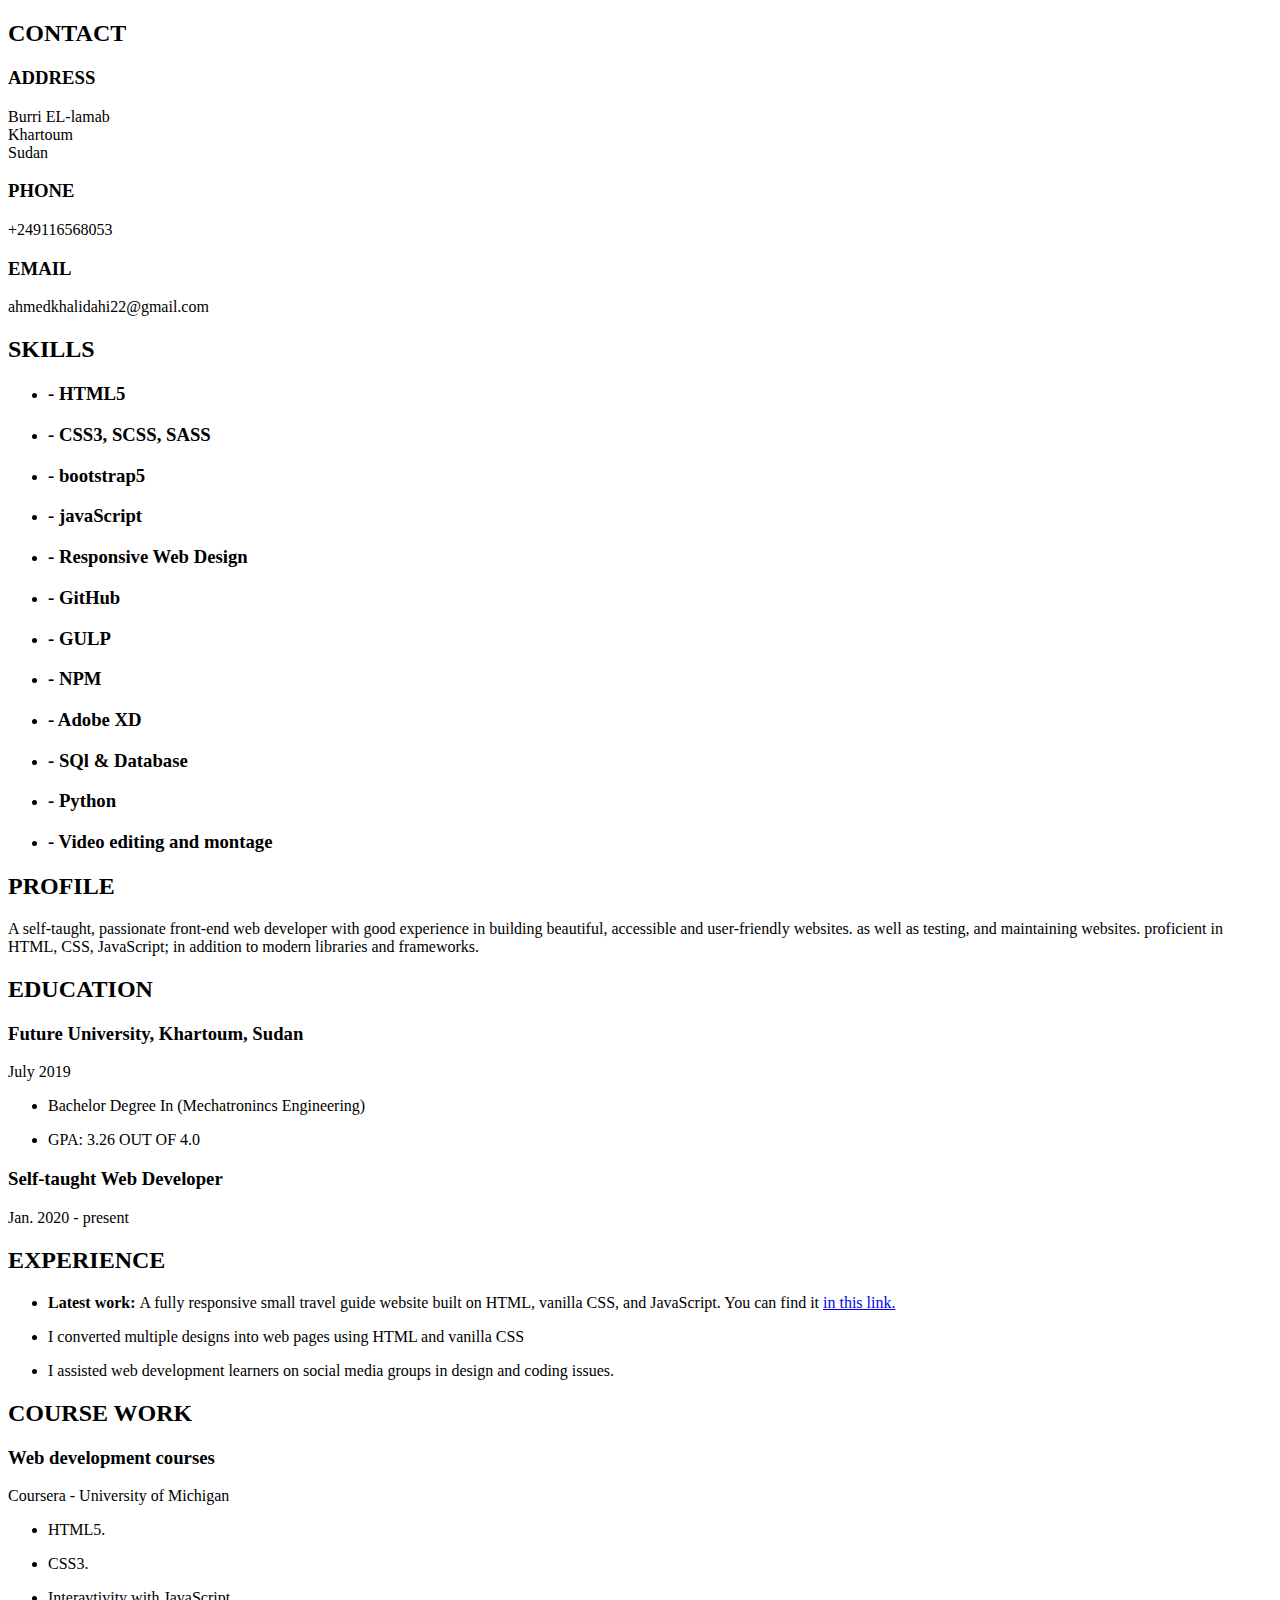
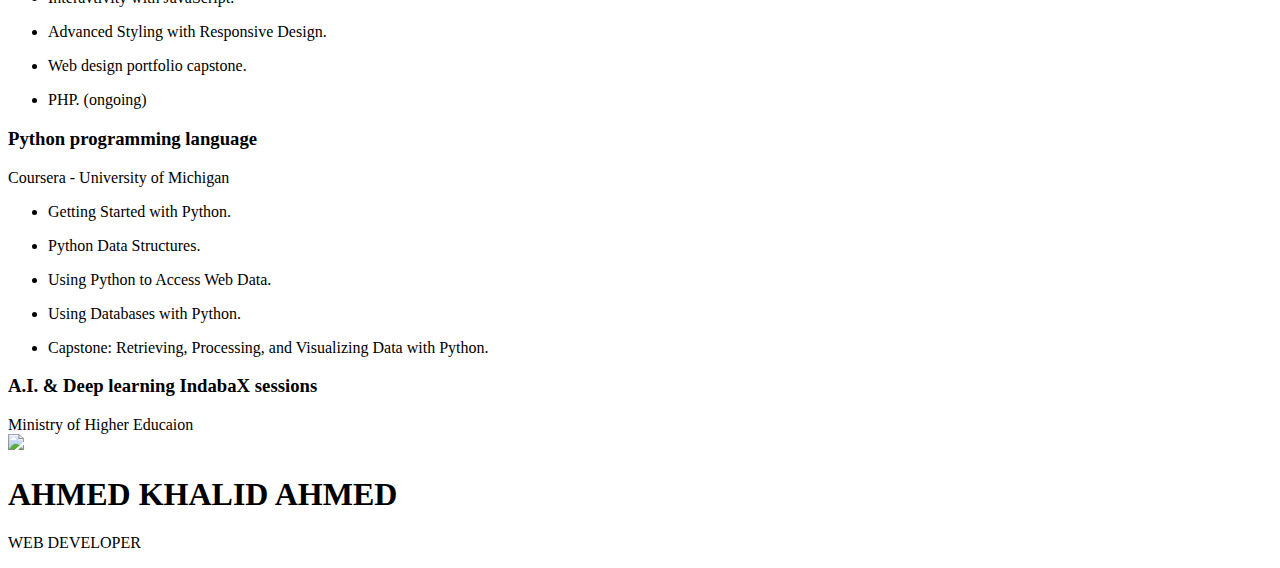
==== index.html @ c8865f07 "Add files via upload" ====
<!DOCTYPE html>
<html lang="en">
<HEAD>
<link rel="stylesheet" type="text/css" href="css/resume.css">
  <meta name="viewport" content="width=device-width, initial-scale=1.0">
<TITLE>resume</TITLE>
</HEAD>

<body>

<div class="grid">
	<div class="cell c1">
		<div class="details">
			<h2>CONTACT</h2>
			<div class="det address">
				<h3>ADDRESS</h3>
				<p>Burri EL-lamab<br>Khartoum<br>Sudan</p>
			</div>
			<div class="det phone">
				<h3>PHONE</h3>
				<p>+249116568053</p>
			</div>
			<div class="det email"> 
				<h3>EMAIL</h3>
				<p>ahmedkhalidahi22@gmail.com</p>			
			</div>
		</div>


		<div class="skills">
			<h2>SKILLS</h2>

			<ul class="ul1">
				<li class="skls s1" >
					<h3>- HTML5</h3>
				</li >
				<li class="skls s2">
					<h3>- CSS3, SCSS, SASS</h3>
				</li>
				<li class="skls s2">
					<h3>- bootstrap5</h3>
				</li>
				<li class="skls s3">
					<h3>- javaScript</h3>
				</li>
				<li class="skls s3">
					<h3>- Responsive Web Design</h3>
				</li>
				<li class="skls s3">
					<h3>- GitHub</h3>
				</li>							
				<li class="skls s3">
					<h3>- GULP</h3>
				</li>
				<li class="skls s3">
					<h3>- NPM</h3>
				</li>
				<li class="skls s3">
					<h3>- Adobe XD</h3>
				</li>
				<li class="skls s3">
					<h3>- SQl & Database</h3>
				</li>	
				<li class="skls s3">
					<h3>- Python</h3>
				</li>
				<li class="skls s3">
					<h3>- Video editing and <span class="mont">montage</span></h3>
				</li>

			</ul>
		</div>

</div>

	<div class="cell c2">
		<section class="sec prof">
			<h2> PROFILE</h2>
			<p>A self-taught, passionate front-end web developer with good experience in building beautiful, accessible and user-friendly websites. as well as testing, and maintaining websites. proficient in HTML, CSS, JavaScript; in addition to modern libraries and frameworks.</p>

		</section>


		<section class="sec ed">
			<h2>EDUCATION</h2>
			<h3>Future University, Khartoum, Sudan </h3> 
			<span class="sp">July 2019</span>
			<ul class="ed-ul">
				<li>
					<p>Bachelor Degree In (Mechatronincs Engineering)</p>
				</li>
				<li>
					<p>GPA: 3.26 OUT OF 4.0</p>
				</li>
			</ul>
			<h3 class="second-h3">Self-taught Web Developer </h3> 
			<span class="sp">Jan. 2020 - present</span>
		</section>

		<section class="sec ex">
			<h2>EXPERIENCE</h2> 
			<ul>

				<li>
					<p class="web"> <b>Latest work: </b> A fully responsive small travel guide website built on HTML, vanilla CSS, and JavaScript. You can find it <a href="https://ahmedkhalidahi22.github.io/your-journey/index.html">in this link.</a></p>
				</li>
				<li>
					<p> I converted multiple designs into web pages using HTML and vanilla CSS</p>
				</li>
				<li>
					<p> I assisted web development learners on social media groups in design and coding issues.</p>
				</li>
			</ul>
		</section>

		<section class="sec cw">
			<h2>COURSE WORK</h2>
			<h3>Web development courses</h3>
			<span class="sp long">Coursera - University of Michigan</span> 
			<ul class="cw-ul">
				<li>
					<p>HTML5.</p>
				</li>
				<li>
					<p>CSS3.</p>
				</li>
				<li>
					<p>Interavtivity with JavaScript.</p>
				</li>
				<li>
					<p>Advanced Styling with Responsive Design.</p>
				</li>
				<li>
					<p>Web design portfolio capstone.</p>
				</li>
				<li>
					<p>PHP. (ongoing)</p>
				</li>			
			</ul>
			<h3>Python programming language</h3> 
			<span class="sp long" >Coursera - University of Michigan</span>
			<ul class="cw-ul">
				<li>
					<p>Getting Started with Python.</p>
				</li>
				<li>
					<p>Python Data Structures.</p>
				</li>
				<li>
					<p>Using Python to Access Web Data.</p>
				</li>
				<li>
					<p>Using Databases with Python.</p>
				</li>
				<li>
					<p>Capstone: Retrieving, Processing, and Visualizing Data with Python.</p>
				</li>			
			</ul>
			<h3>A.I. & Deep learning IndabaX sessions </h3> 
			<span class="sp long" >Ministry of Higher Educaion</span>
			
		</section>


	</div>

</div>

<div class="header">
	<img src="images/me2.jpg">
	<div class="title">
		<h1>AHMED KHALID AHMED</h1>
		<p>WEB DEVELOPER</p>
	</div>	

</div>

</body>
</html>
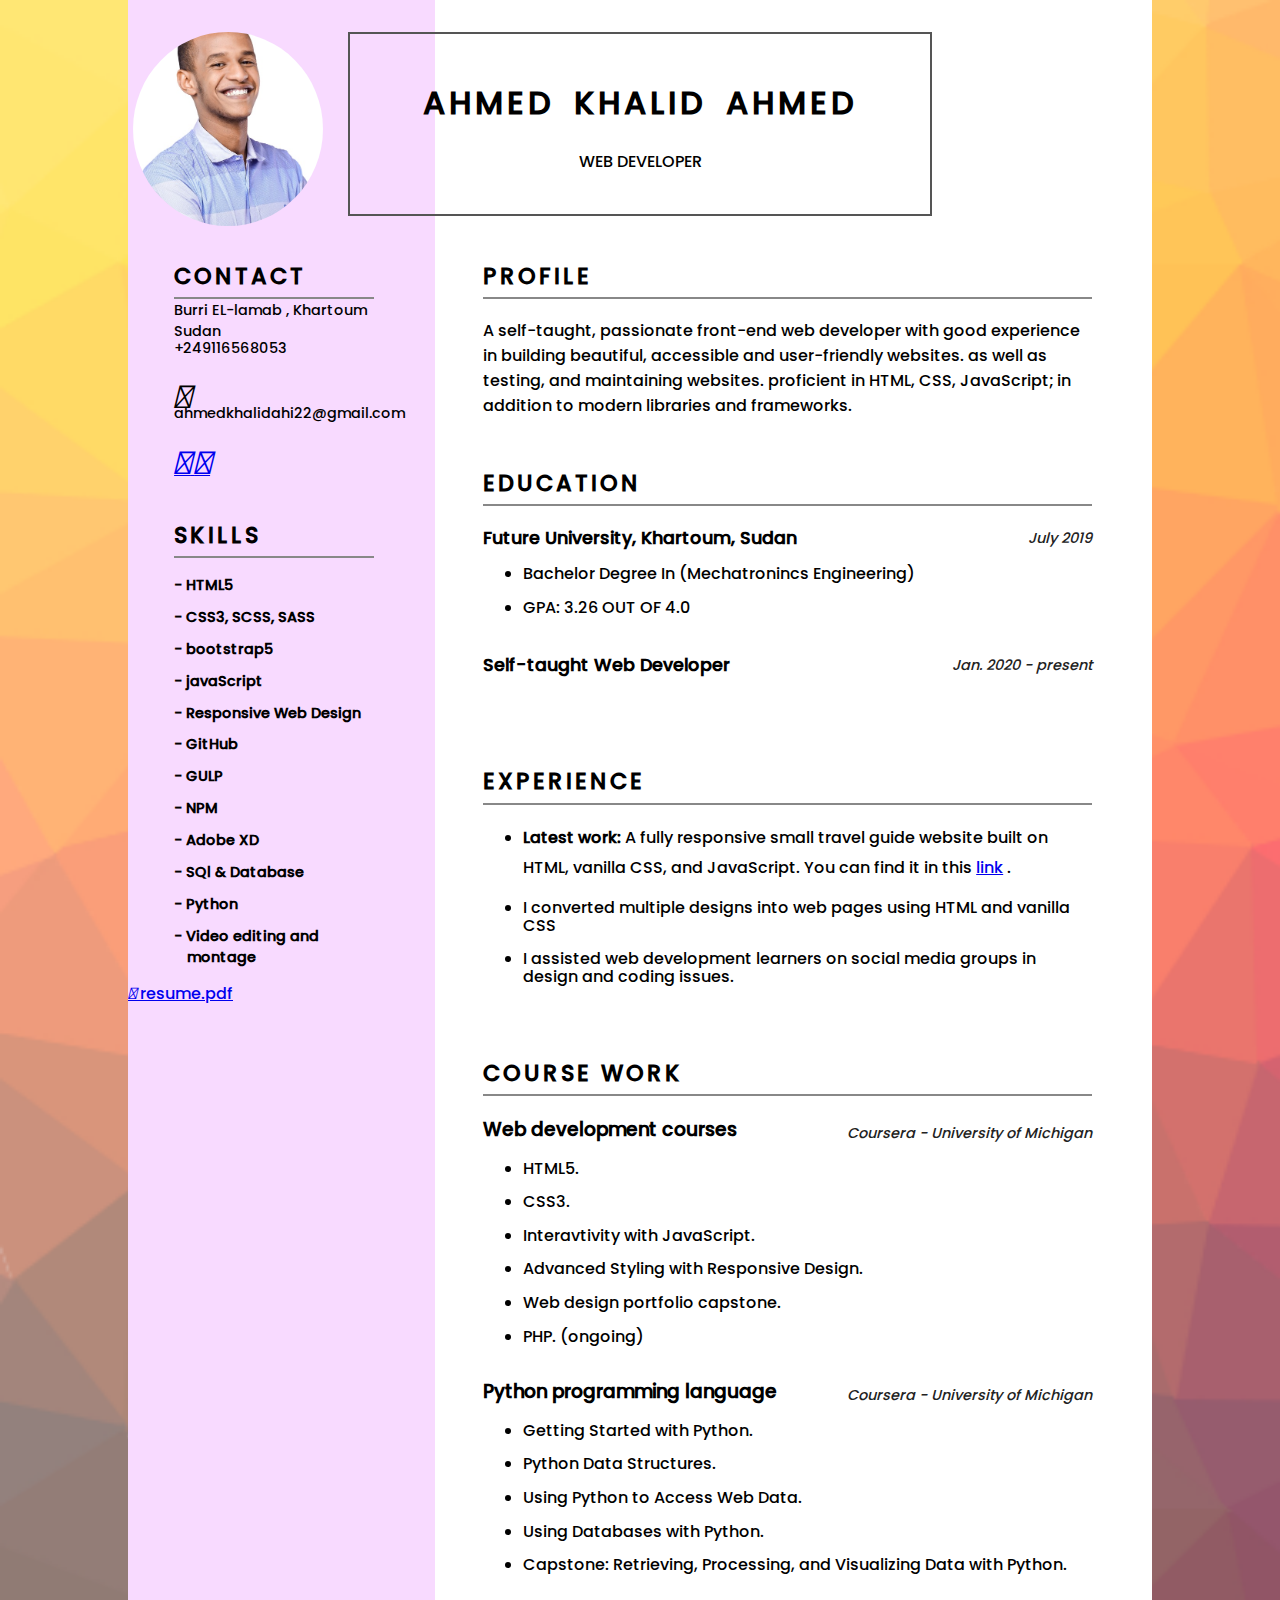
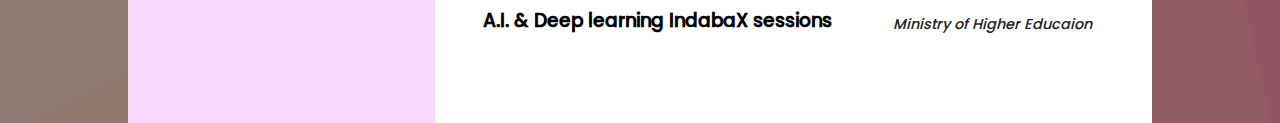
==== commit 8bfdf2b1: "Update index.html" ====
--- a/index.html
+++ b/index.html
@@ -3,6 +3,8 @@
 <HEAD>
 <link rel="stylesheet" type="text/css" href="css/resume.css">
   <meta name="viewport" content="width=device-width, initial-scale=1.0">
+  <link rel="stylesheet" href="https://cdnjs.cloudflare.com/ajax/libs/font-awesome/4.7.0/css/font-awesome.min.css">
+  <link rel="stylesheet" href="css/fontawesome/css/all.css">
 <TITLE>resume</TITLE>
 </HEAD>
 
@@ -13,17 +15,24 @@
 		<div class="details">
 			<h2>CONTACT</h2>
 			<div class="det address">
-				<h3>ADDRESS</h3>
-				<p>Burri EL-lamab<br>Khartoum<br>Sudan</p>
+				<i class="fas fa-map-marker-alt fa-2x"></i>
+				<p>  Burri EL-lamab , Khartoum <span class="sudan"> Sudan </span>  </p>
 			</div>
 			<div class="det phone">
-				<h3>PHONE</h3>
-				<p>+249116568053</p>
+				<i class="fas fa-phone-alt fa-2x"></i>
+				<p>  +249116568053</p>
 			</div>
 			<div class="det email"> 
-				<h3>EMAIL</h3>
-				<p>ahmedkhalidahi22@gmail.com</p>			
+				<i class="fas fa-envelope fa-2x"></i> 
+				<p> ahmedkhalidahi22@gmail.com</p>			
 			</div>
+
+			<span class="socials">
+				<a class="github"  href="https://github.com/ahmedkhalidahi22"><i class="fab fa-github fa-2x"></i>
+				</a>
+				<a class="linkedin" href="https://www.linkedin.com/in/ahmed-khalid-ahmed-8a108a208/"><i class="fab fa-linkedin fa-2x"></i>
+				</a>
+			</span>
 		</div>
 
 
@@ -71,6 +80,11 @@
 			</ul>
 		</div>
 
+		<a class="resume" href="https://drive.google.com/file/d/18JMGtrKVuYNmjIjmgwEG0WFHKnhQyR8v/view?usp=sharing">
+			<i class="fas fa-download fa-x1"></i>
+			<span>resume.pdf</span>
+		</a>
+
 </div>
 
 	<div class="cell c2">
@@ -99,10 +113,10 @@
 
 		<section class="sec ex">
 			<h2>EXPERIENCE</h2> 
-			<ul>
+			<ul class="ex-ul">
 
 				<li>
-					<p class="web"> <b>Latest work: </b> A fully responsive small travel guide website built on HTML, vanilla CSS, and JavaScript. You can find it <a href="https://ahmedkhalidahi22.github.io/your-journey/index.html">in this link.</a></p>
+					<p class="web"> <b>Latest work: </b> A fully responsive small travel guide website built on HTML, vanilla CSS, and JavaScript. You can find it in this  <a class="link" href="https://ahmedkhalidahi22.github.io/your-journey/index.html"> link</a> .</p>
 				</li>
 				<li>
 					<p> I converted multiple designs into web pages using HTML and vanilla CSS</p>
--- a/css/resume.css
+++ b/css/resume.css
@@ -0,0 +1,689 @@
+@media only screen and (max-width: 1099px)
+{
+
+
+html{
+	font-family:poppins-M;
+	background-color: #e4e4e4;
+	background-image: url("../images/bg3.png");
+	background-size: cover;
+}
+
+@font-face {
+  font-family:poppins-M;
+  src: url(fonts/Poppins-Medium.ttf);
+}
+
+body{
+
+    margin: 0px 5% 0px 5%; 
+    background-color: #fff;
+    position: relative;
+
+}
+
+.header{
+	display: block;
+	width:  100%;
+	text-align: center;
+	padding-top: 2em;
+	position: absolute;
+	top:0;
+	z-index: 1;
+		background: #28648e;
+}
+img{
+	width:200px;
+	border-radius: 100%;
+}
+.title{
+	width:88%;
+	background: #28648e;
+	color: white;
+	margin: 0px auto;
+	padding: 1.5em 0.5em 1.5em 0.5em;
+	
+}
+h1{
+	letter-spacing: 4px;
+	word-spacing: 8px;
+	font-size: 1.4em;
+}
+.grid{
+	display: grid;
+	grid-template-rows: 0.5fr 1fr;
+}
+.c1{
+	display: inline-block;
+	width: 100%;
+	background-color:/*#f4f4f4*/ #e26dff40;
+	position: relative;
+	padding-top: 27em;
+	padding-bottom: 2em;
+
+}
+.details , .skills{
+width: 65%;
+margin:0px auto;
+margin-left: 3em;
+}
+.skills{
+	margin-top: 10%;
+}
+.details> h2 , .skills h2{
+	padding-bottom: 0.2em;
+	border-bottom: solid 2px #888; 
+	letter-spacing: 3px;
+	font-size: 1.4em;
+
+}
+.det> h3 , .skls> h3{
+	font-size: 1.05em;
+}
+.det> p , .skls> p{
+	margin-top: -18px;
+	font-size: 0.9em;
+}
+.skls> h3{
+font-size: 0.9em;	
+}
+.mont{
+display:block;
+margin-left:13px;
+margin-top: 3px;
+}
+ .ul1 {
+	margin: 0px;
+	padding-left: 0;
+	list-style-type: none;
+}
+.c2{
+display: inline-block;
+width: 75%;
+float: right;
+padding-top: 2em;
+clear: both;
+padding-left: 2em;
+
+}
+.c2 > section{
+	width: 100%;
+	margin-bottom: 3em;
+	padding-left: 1em;
+}
+section > h2 {
+	padding-bottom: 0em;
+	width: 88%;
+	letter-spacing: 3px;
+	font-size: 1.4em;
+	color: #28648e;
+	margin-bottom: 0px;
+
+}
+/* Experience SECTION  */
+
+ul> li {
+	line-height: 19px;
+}
+
+/* EDUCATION SECTION  */
+.ed >h3{
+	font-size: 0.97em;
+}
+.sp {
+	display: block;
+	font-style: italic;
+	font-size: 0.9em;
+	position: relative;
+	width:100%;
+	font-weight: 100;
+	color:#222;
+	text-align: left;
+	bottom: 15px;
+}
+.long{
+	bottom: 15px;
+	text-align: left;
+}
+ul{
+	line-height: 1.1em;
+}
+.ed-ul{
+	margin-top: -17px;
+}
+.second-h3{
+margin-top: 2em;
+}
+/* COURSE SECTION  */
+
+.cw{
+	margin-top: 70px;
+}
+.cw>h3{
+	font-size: 0.97em;
+}
+.cw-ul{
+	margin-top:-20px;
+	margin-bottom: 3em;
+}
+}
+
+
+
+
+
+
+
+@media only screen and (min-width: 1100px) and (max-width: 1202px)
+{
+
+
+html{
+	font-family:poppins-M;
+	background-color: #e4e4e4;
+	background-image: url("../images/bg3.png");
+	background-size: cover;
+}
+
+@font-face {
+  font-family:poppins-M;
+  src: url(fonts/Poppins-Medium.ttf);
+}
+
+body{
+
+    margin: 0px 10% 0px 10%; 
+    background-color: #fff;
+    position: relative;
+
+}
+
+.header{
+	display: block;
+	width:  100%;
+	text-align: center;
+	padding-top: 2em;
+	position: absolute;
+	top:0;
+	z-index: 1;
+	background-color: transparent;
+}
+
+.title{
+	width:55%; 
+	margin: 0px auto;
+	border:solid 2px #555;
+	padding: 1.5em 0.5em 1.5em 0.5em;
+	
+}
+h1{
+	letter-spacing: 4px;
+	word-spacing: 8px;
+}
+img{
+width: 170px;
+position: absolute;
+left: 5px;
+border-radius: 100%;
+
+}
+.grid{
+	display: grid;
+	grid-template-columns: 33% 67%;
+}
+.c1{
+	display: inline-block;
+	width: 100%;
+	background-color:/*#f4f4f4*/ #e26dff40;
+	position: relative;
+	padding-top: 15em;
+
+}
+.details , .skills{
+width: 65%;
+margin:0px auto;
+margin-left: 15%;
+}
+.skills{
+	margin-top: 10%;
+}
+.details> h2 , .skills h2{
+	padding-bottom: 0.2em;
+	border-bottom: solid 2px #888; 
+	letter-spacing: 3px;
+	font-size: 1.4em;
+
+}
+.det> h3 , .skls> h3{
+	font-size: 1.05em;
+}
+.det> p , .skls> p{
+	margin-top: -18px;
+	font-size: 0.9em;
+}
+.skls> h3{
+font-size: 0.9em;	
+}
+.mont{
+display:block;
+margin-left:13px;
+margin-top: 3px;
+}
+ .ul1 {
+	margin: 0px;
+	padding-left: 0;
+	list-style-type: none;
+}
+.c2{
+display: inline-block;
+width: 85%;
+float: right;
+padding-top: 15em;
+clear: both;
+padding-left: 2em;
+
+}
+.c2 > section{
+	width: 100%;
+	margin-bottom: 3em;
+	padding-left: 1em;
+}
+section > h2 {
+	padding-bottom: 0.2em;
+	border-bottom: solid 2px #888;
+	width: 100%;
+	letter-spacing: 3px;
+	font-size: 1.4em;
+
+}
+/* Experience SECTION  */
+
+.web{
+	line-height: 30px;
+}
+
+/* EDUCATION SECTION  */
+.ed >h3{
+	font-size: 1.1em;
+}
+.sp {
+	display: block;
+	font-style: italic;
+	font-size: 0.9em;
+	position: relative;
+	width:100%;
+	font-weight: 100;
+	color:#222;
+	text-align: right;
+	bottom: 40px;
+}
+.long{
+	bottom: 15px;
+	text-align: left;
+}
+ul{
+	line-height: 1.1em;
+}
+.ed-ul{
+	margin-top: -10px;
+}
+.second-h3{
+margin-top: 2em;
+}
+/* COURSE SECTION  */
+
+.cw{
+	margin-top: 70px;
+}
+.cw-ul{
+	margin-top:-20px;
+	margin-bottom: 2em;
+}
+}
+
+
+
+
+
+
+
+
+
+
+
+
+
+@media only screen and (min-width: 1203px) and (max-width: 1693px){
+
+
+html{
+	font-family:poppins-M;
+	background-color: #e4e4e4;
+	background-image: url("../images/bg3.png");
+	background-size: cover;
+}
+
+@font-face {
+  font-family:poppins-M;
+  src: url(fonts/Poppins-Medium.ttf);
+}
+
+body{
+
+    margin: 0px 10% 0px 10%; 
+    background-color: #fff;
+    position: relative;
+
+}
+
+.header{
+	display: block;
+	width:  100%;
+	text-align: center;
+	padding-top: 2em;
+	position: absolute;
+	top:0;
+	z-index: 1;
+	background-color: transparent;
+}
+.title{
+	width:55%; 
+	margin: 0px auto;
+	border:solid 2px #555;
+	padding: 1.5em 0.5em 1.5em 0.5em;
+	
+}
+h1{
+	letter-spacing: 4px;
+	word-spacing: 8px;
+}
+img{
+width: 190px;
+position: absolute;
+left: 5px;
+border-radius: 100%;
+
+}
+.grid{
+	display: grid;
+	grid-template-columns: 30% 70%;
+}
+.c1{
+	display: inline-block;
+	width: 100%;
+	background-color:/*#f4f4f4*/ #e26dff40;
+	position: relative;
+	padding-top: 15em;
+
+}
+.details , .skills{
+width: 65%;
+margin:0px auto;
+margin-left: 15%;
+}
+.skills{
+	margin-top: 10%;
+}
+.details> h2 , .skills h2{
+	padding-bottom: 0.2em;
+	border-bottom: solid 2px #888; 
+	letter-spacing: 3px;
+	font-size: 1.4em;
+
+}
+.det> h3 , .skls> h3{
+	font-size: 1.05em;
+}
+.det> p , .skls> p{
+	margin-top: -18px;
+	font-size: 0.9em;
+}
+.skls> h3{
+font-size: 0.9em;	
+}
+.mont{
+display:block;
+margin-left:13px;
+margin-top: 3px;
+}
+ .ul1 {
+	margin: 0px;
+	padding-left: 0;
+	list-style-type: none;
+}
+.c2{
+display: inline-block;
+width: 85%;
+float: right;
+padding-top: 15em;
+clear: both;
+padding-left: 2em;
+
+}
+.c2 > section{
+	width: 100%;
+	margin-bottom: 3em;
+	padding-left: 1em;
+}
+section > h2 {
+	padding-bottom: 0.2em;
+	border-bottom: solid 2px #888;
+	width: 100%;
+	letter-spacing: 3px;
+	font-size: 1.4em;
+
+}
+/* Experience SECTION  */
+
+.web{
+	line-height: 30px;
+}
+
+/* EDUCATION SECTION  */
+.ed >h3{
+	font-size: 1.1em;
+}
+.sp {
+	display: block;
+	font-style: italic;
+	font-size: 0.9em;
+	position: relative;
+	width:100%;
+	font-weight: 100;
+	color:#222;
+	text-align: right;
+	bottom: 40px;
+}
+ul{
+	line-height: 1.1em;
+}
+.ed-ul{
+	margin-top: -40px;
+}
+.second-h3{
+margin-top: 2em;
+}
+
+/* COURSE SECTION  */
+
+.cw{
+	margin-top: 70px;
+}
+.cw-ul{
+	margin-top:-40px;
+	margin-bottom: 2em;
+}
+}
+
+
+
+
+
+
+
+
+
+
+
+
+@media only screen and (min-width: 1694px) {
+
+
+html{
+	font-family:poppins-M;
+	background-color: #e4e4e4;
+	background-image: url("../images/bg3.png");
+	background-size: cover;
+}
+
+@font-face {
+  font-family:poppins-M;
+  src: url(fonts/Poppins-Medium.ttf);
+}
+
+body{
+
+    margin: 0px 10% 0px 10%; 
+    background-color: #fff;
+    position: relative;
+
+}
+
+.header{
+	display: block;
+	width:  100%;
+	text-align: center;
+	padding-top: 2em;
+	position: absolute;
+	top:0;
+	z-index: 1;
+	background-color: transparent;
+}
+.title{
+	width:55%; 
+	margin: 0px auto;
+	border:solid 2px #555;
+	padding: 1.5em 0.5em 1.5em 0.5em;
+	
+}
+h1{
+	letter-spacing: 4px;
+	word-spacing: 8px;
+}
+img{
+width: 200px;
+position: absolute;
+left: 86px;
+border-radius: 100%;
+
+}
+.grid{
+	display: grid;
+	grid-template-columns: 27% 73%;
+}
+.c1{
+	display: inline-block;
+	width: 100%;
+	background-color:/*#f4f4f4*/ #e26dff40;
+	position: relative;
+	padding-top: 15em;
+
+}
+.details , .skills{
+width: 65%;
+margin:0px auto;
+margin-left: 26%;
+}
+.skills{
+	margin-top: 10%;
+}
+.details> h2 , .skills h2{
+	padding-bottom: 0.2em;
+	border-bottom: solid 2px #888; 
+	letter-spacing: 3px;
+	font-size: 1.4em;
+
+}
+.det> h3 , .skls> h3{
+	font-size: 1.05em;
+}
+.det> p , .skls> p{
+	margin-top: -18px;
+	font-size: 0.9em;
+}
+.skls> h3{
+font-size: 1em;	
+}
+ .ul1 {
+	margin: 0px;
+	padding-left: 0;
+	list-style-type: none;
+}
+.c2{
+display: inline-block;
+width: 70%;
+float: right;
+padding-top: 15em;
+clear: both;
+padding-left: 2em;
+
+}
+.c2 > section{
+	width: 100%;
+	margin-bottom: 4em;
+	padding-left: 1em;
+}
+section > h2 {
+	padding-bottom: 0.2em;
+	border-bottom: solid 2px #888;
+	width: 100%;
+	letter-spacing: 3px;
+	font-size: 1.4em;
+
+}
+
+
+/* EDUCATION SECTION  */
+.ed >h3{
+	font-size: 1.1em;
+}
+.sp {
+	display: block;
+	font-style: italic;
+	font-size: 0.9em;
+	position: relative;
+	width:100%;
+	font-weight: 100;
+	color:#222;
+	text-align: right;
+	bottom: 40px;
+}
+.ed-ul{
+	margin-top: -40px;
+}
+ul{
+	line-height: 1.1em;
+}
+.second-h3{
+	margin-top: 2em;
+}
+
+/* Experience SECTION  */
+.ex{
+	margin-top:-35px;
+}
+.web{
+	line-height: 30px;
+}
+
+/* COURSE SECTION  */
+
+.cw{
+	margin-top: 70px;
+}
+.cw-ul{
+	margin-top:-40px;
+	margin-bottom: 2em;
+}
+
+}
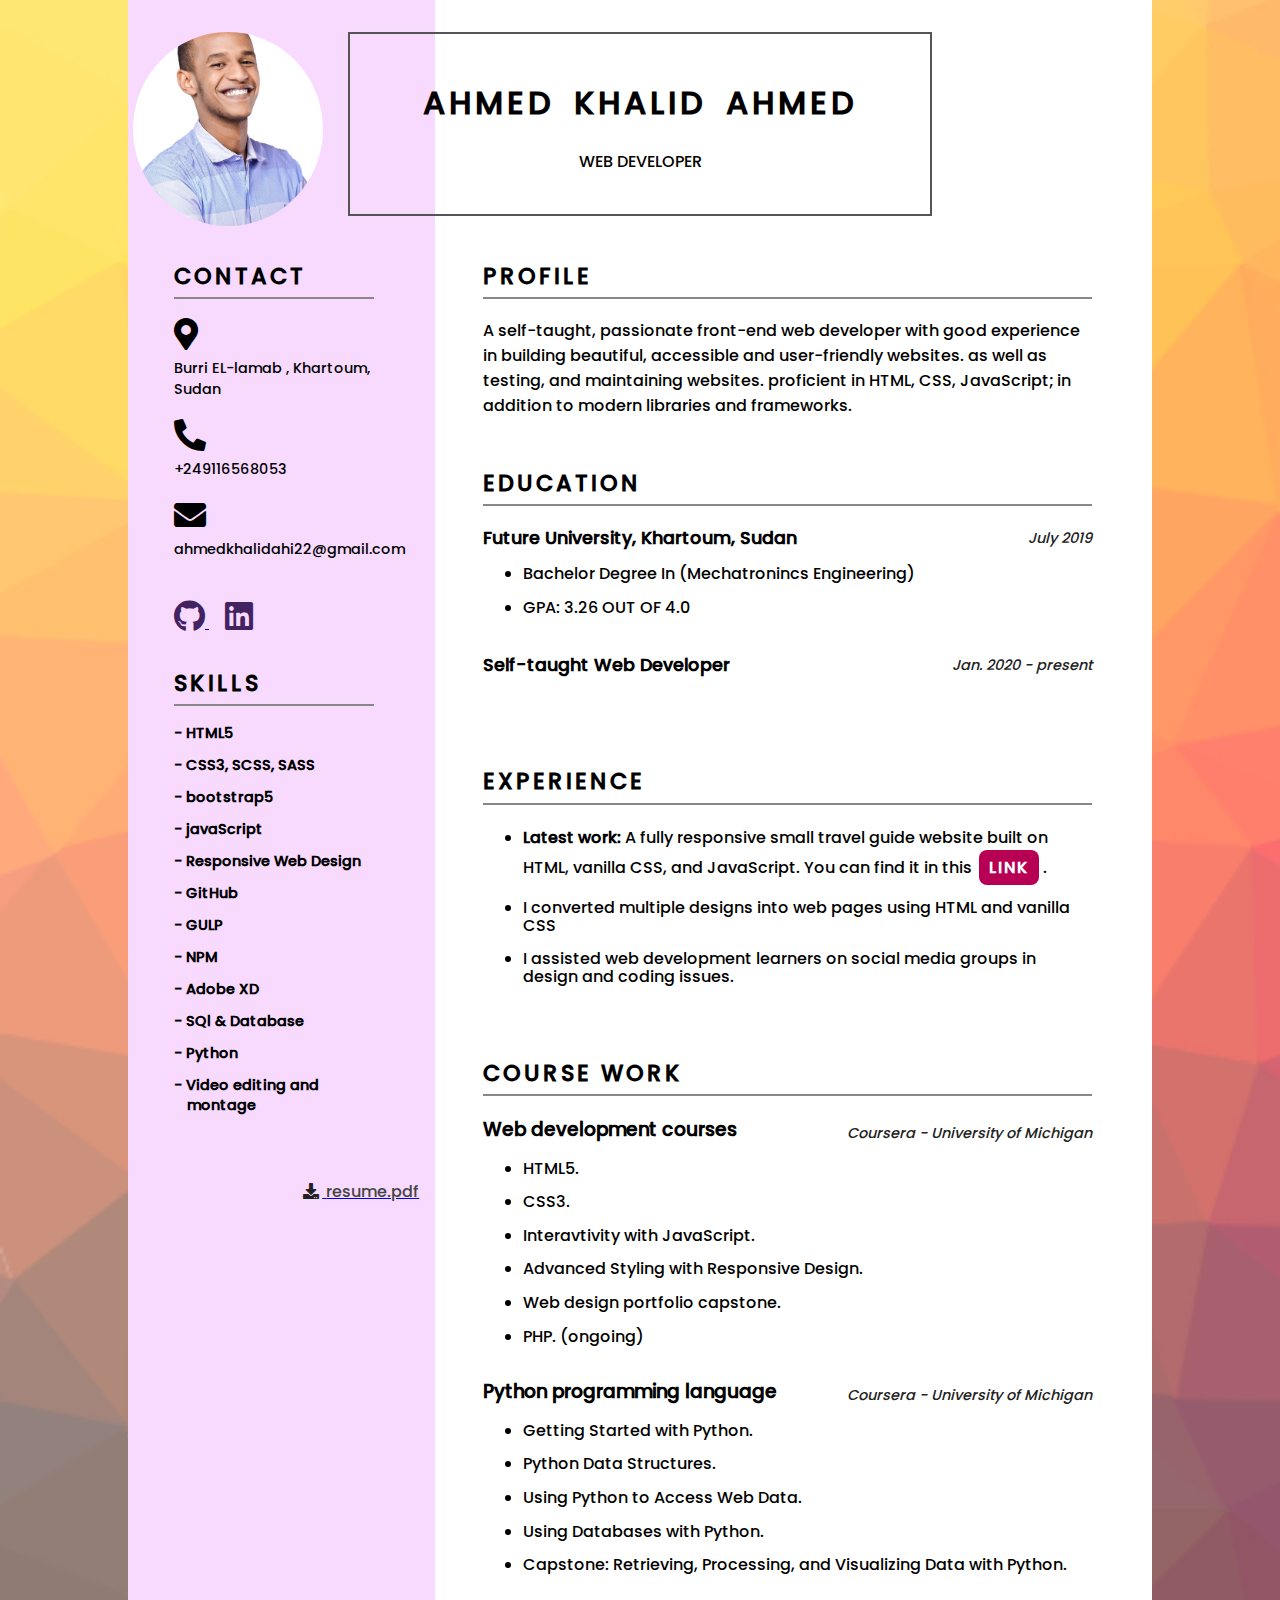
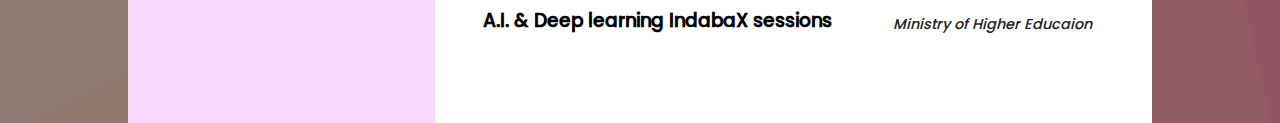
==== commit d4b5a251: "Update index.html" ====
--- a/index.html
+++ b/index.html
@@ -16,7 +16,7 @@
 			<h2>CONTACT</h2>
 			<div class="det address">
 				<i class="fas fa-map-marker-alt fa-2x"></i>
-				<p>  Burri EL-lamab , Khartoum <span class="sudan"> Sudan </span>  </p>
+				<p>  Burri EL-lamab , Khartoum,  <span class="sudan"> Sudan </span>  </p>
 			</div>
 			<div class="det phone">
 				<i class="fas fa-phone-alt fa-2x"></i>
--- a/css/resume.css
+++ b/css/resume.css
@@ -57,6 +57,7 @@
 	display: inline-block;
 	width: 100%;
 	background-color:/*#f4f4f4*/ #e26dff40;
+	 background:linear-gradient(117deg, #e26dff52, #ebf0ff);
 	position: relative;
 	padding-top: 27em;
 	padding-bottom: 2em;
@@ -70,19 +71,33 @@
 .skills{
 	margin-top: 10%;
 }
+.socials{
+	display: block;
+	margin-top: 30px;
+}
+.socials i{
+	color: #432261;
+	text-decoration: none;
+}
+.linkedin{
+	margin-left: 1em;
+}
 .details> h2 , .skills h2{
 	padding-bottom: 0.2em;
-	border-bottom: solid 2px #888; 
+	border-bottom: solid 2px #28648e; 
 	letter-spacing: 3px;
-	font-size: 1.4em;
+	font-size: 1.5em;
 
 }
 .det> h3 , .skls> h3{
 	font-size: 1.05em;
 }
 .det> p , .skls> p{
-	margin-top: -18px;
+	margin-top: 3px;
 	font-size: 0.9em;
+}
+.det{
+	margin-bottom: 1.2em;
 }
 .skls> h3{
 font-size: 0.9em;	
@@ -97,11 +112,26 @@
 	padding-left: 0;
 	list-style-type: none;
 }
+.resume{
+	display: block;
+	text-align: right;
+	padding-right: 1em;
+}
+.resume>i{
+	margin-right: 0.2em;
+	color: #222;
+	}
+.resume>span{
+	color: #444;
+}
+.resume:hover i ,  .resume:hover span{
+	color:#000;
+} 
 .c2{
 display: inline-block;
 width: 75%;
 float: right;
-padding-top: 2em;
+padding-top: 2.5em;
 clear: both;
 padding-left: 2em;
 
@@ -115,7 +145,7 @@
 	padding-bottom: 0em;
 	width: 88%;
 	letter-spacing: 3px;
-	font-size: 1.4em;
+	font-size: 1.5em;
 	color: #28648e;
 	margin-bottom: 0px;
 
@@ -125,7 +155,26 @@
 ul> li {
 	line-height: 19px;
 }
-
+.ex-ul > li{
+	line-height: 29px;
+}
+.link{
+	text-decoration: none;
+	background: #b70054;
+	color: white;
+	text-transform: uppercase;
+	font-weight: bold;
+	letter-spacing: 2px;
+	padding: 6px 10px;
+	border-radius: 8px;
+	margin-left: 3px;
+	transition: all 0.3s;
+}
+.link:hover {
+	background: #fff;
+	color: #b70054;
+	border: 1px solid #b70054;
+}
 /* EDUCATION SECTION  */
 .ed >h3{
 	font-size: 0.97em;
@@ -164,7 +213,7 @@
 }
 .cw-ul{
 	margin-top:-20px;
-	margin-bottom: 3em;
+	margin-bottom: 2em;
 }
 }
 
@@ -239,6 +288,7 @@
 	padding-top: 15em;
 
 }
+i{display: hidden}
 .details , .skills{
 width: 65%;
 margin:0px auto;
@@ -246,6 +296,17 @@
 }
 .skills{
 	margin-top: 10%;
+}
+.socials{
+	display: block;
+	margin-top: 40px;
+}
+.socials i{
+	color: #432261;
+	text-decoration: none;
+}
+.linkedin{
+	margin-left: 1em;
 }
 .details> h2 , .skills h2{
 	padding-bottom: 0.2em;
@@ -258,8 +319,11 @@
 	font-size: 1.05em;
 }
 .det> p , .skls> p{
-	margin-top: -18px;
+	margin-top: 5px;
 	font-size: 0.9em;
+}
+.det{
+	margin-bottom: 1.2em
 }
 .skls> h3{
 font-size: 0.9em;	
@@ -274,6 +338,22 @@
 	padding-left: 0;
 	list-style-type: none;
 }
+.resume{
+	display: block;
+	text-align: right;
+	padding-right: 1em;
+	margin-top: 4em;
+}
+.resume>i{
+	margin-right: 0.2em;
+	color: #222;
+	}
+.resume>span{
+	color: #444;
+}
+.resume:hover i ,  .resume:hover span{
+	color:#000;
+} 
 .c2{
 display: inline-block;
 width: 85%;
@@ -301,7 +381,23 @@
 .web{
 	line-height: 30px;
 }
-
+.link{
+	text-decoration: none;
+	background: #b70054;
+	color: white;
+	text-transform: uppercase;
+	font-weight: bold;
+	letter-spacing: 2px;
+	padding: 6px 10px;
+	border-radius: 8px;
+	margin-left: 3px;
+	transition: all 0.3s;
+}
+.link:hover {
+	background: #fff;
+	color: #b70054;
+	border: 1px solid #b70054;
+}
 /* EDUCATION SECTION  */
 .ed >h3{
 	font-size: 1.1em;
@@ -416,6 +512,7 @@
 	padding-top: 15em;
 
 }
+i{display: hidden}
 .details , .skills{
 width: 65%;
 margin:0px auto;
@@ -423,6 +520,20 @@
 }
 .skills{
 	margin-top: 10%;
+}
+.socials{
+	display: block;
+	margin-top: 40px;
+}
+.socials i{
+	color: #432261;
+	text-decoration: none;
+}
+.linkedin{
+	margin-left: 1em;
+}
+.linkedin:hover ,.github:hover{
+	color:#59436d;
 }
 .details> h2 , .skills h2{
 	padding-bottom: 0.2em;
@@ -435,8 +546,11 @@
 	font-size: 1.05em;
 }
 .det> p , .skls> p{
-	margin-top: -18px;
+	margin-top: 5px;
 	font-size: 0.9em;
+}
+.det{
+	margin-bottom: 1.2em;
 }
 .skls> h3{
 font-size: 0.9em;	
@@ -451,6 +565,22 @@
 	padding-left: 0;
 	list-style-type: none;
 }
+.resume{
+	display: block;
+	text-align: right;
+	padding-right: 1em;
+	margin-top: 4em;
+}
+.resume>i{
+	margin-right: 0.2em;
+	color: #222;
+	}
+.resume>span{
+	color: #444;
+}
+.resume:hover i ,  .resume:hover span{
+	color:#000;
+} 
 .c2{
 display: inline-block;
 width: 85%;
@@ -478,7 +608,23 @@
 .web{
 	line-height: 30px;
 }
-
+.link{
+	text-decoration: none;
+	background: #b70054;
+	color: white;
+	text-transform: uppercase;
+	font-weight: bold;
+	letter-spacing: 2px;
+	padding: 6px 10px;
+	border-radius: 8px;
+	margin-left: 3px;
+	transition: all 0.3s;
+}
+.link:hover {
+	background: #fff;
+	color: #b70054;
+	border: 1px solid #b70054;
+}
 /* EDUCATION SECTION  */
 .ed >h3{
 	font-size: 1.1em;
@@ -589,10 +735,26 @@
 	padding-top: 15em;
 
 }
+
+ i { 
+	color: black;
+
+}
 .details , .skills{
 width: 65%;
 margin:0px auto;
 margin-left: 26%;
+}
+.socials{
+	display: block;
+	margin-top: 40px;
+}
+.socials i{
+	color: #432261;
+	text-decoration: none;
+}
+.linkedin{
+	margin-left: 1em;
 }
 .skills{
 	margin-top: 10%;
@@ -608,8 +770,11 @@
 	font-size: 1.05em;
 }
 .det> p , .skls> p{
-	margin-top: -18px;
+	margin-top: 0px;
 	font-size: 0.9em;
+}
+.det{
+margin-bottom: 1.2em;
 }
 .skls> h3{
 font-size: 1em;	
@@ -619,6 +784,22 @@
 	padding-left: 0;
 	list-style-type: none;
 }
+.resume{
+	display: block;
+	text-align: right;
+	padding-right: 1em;
+	margin-top: 4em;
+}
+.resume>i{
+	margin-right: 0.2em;
+	color: #222;
+	}
+.resume>span{
+	color: #444;
+}
+.resume:hover i ,  .resume:hover span{
+	color:#000;
+} 
 .c2{
 display: inline-block;
 width: 70%;
@@ -675,7 +856,23 @@
 .web{
 	line-height: 30px;
 }
-
+.link{
+	text-decoration: none;
+	background: #b70054;
+	color: white;
+	text-transform: uppercase;
+	font-weight: bold;
+	letter-spacing: 2px;
+	padding: 6px 10px;
+	border-radius: 8px;
+	margin-left: 3px;
+	transition: all 0.3s;
+}
+.link:hover {
+	background: #fff;
+	color: #b70054;
+	border: 1px solid #b70054;
+}
 /* COURSE SECTION  */
 
 .cw{
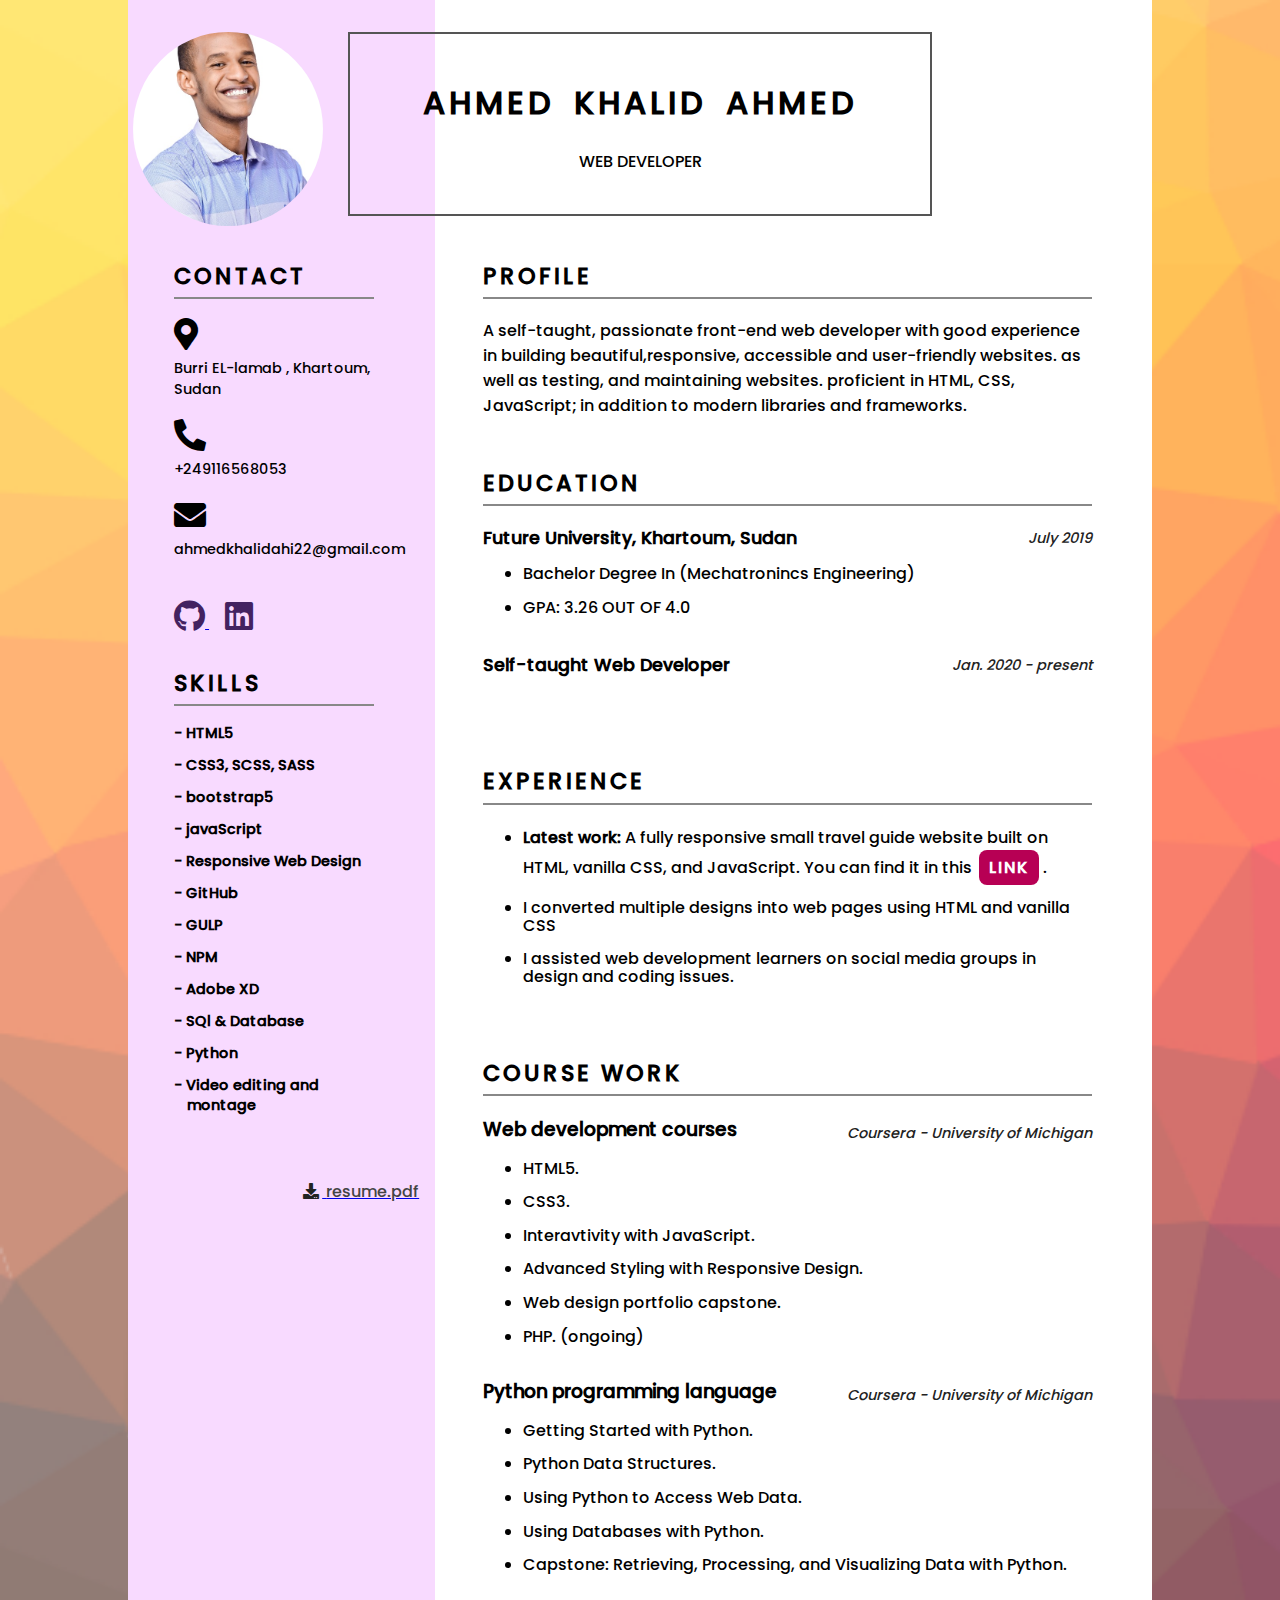
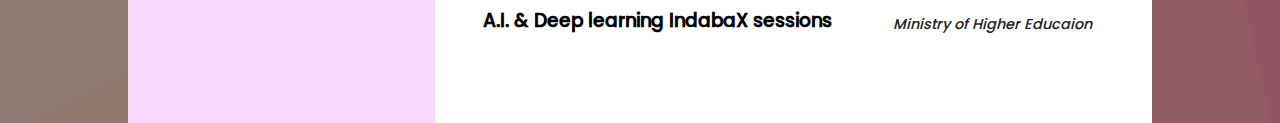
==== commit 9773af2d: "Update index.html" ====
--- a/index.html
+++ b/index.html
@@ -90,7 +90,7 @@
 	<div class="cell c2">
 		<section class="sec prof">
 			<h2> PROFILE</h2>
-			<p>A self-taught, passionate front-end web developer with good experience in building beautiful, accessible and user-friendly websites. as well as testing, and maintaining websites. proficient in HTML, CSS, JavaScript; in addition to modern libraries and frameworks.</p>
+			<p>A self-taught, passionate front-end web developer with good experience in building beautiful,responsive, accessible and user-friendly websites. as well as testing, and maintaining websites. proficient in HTML, CSS, JavaScript; in addition to modern libraries and frameworks.</p>
 
 		</section>
 
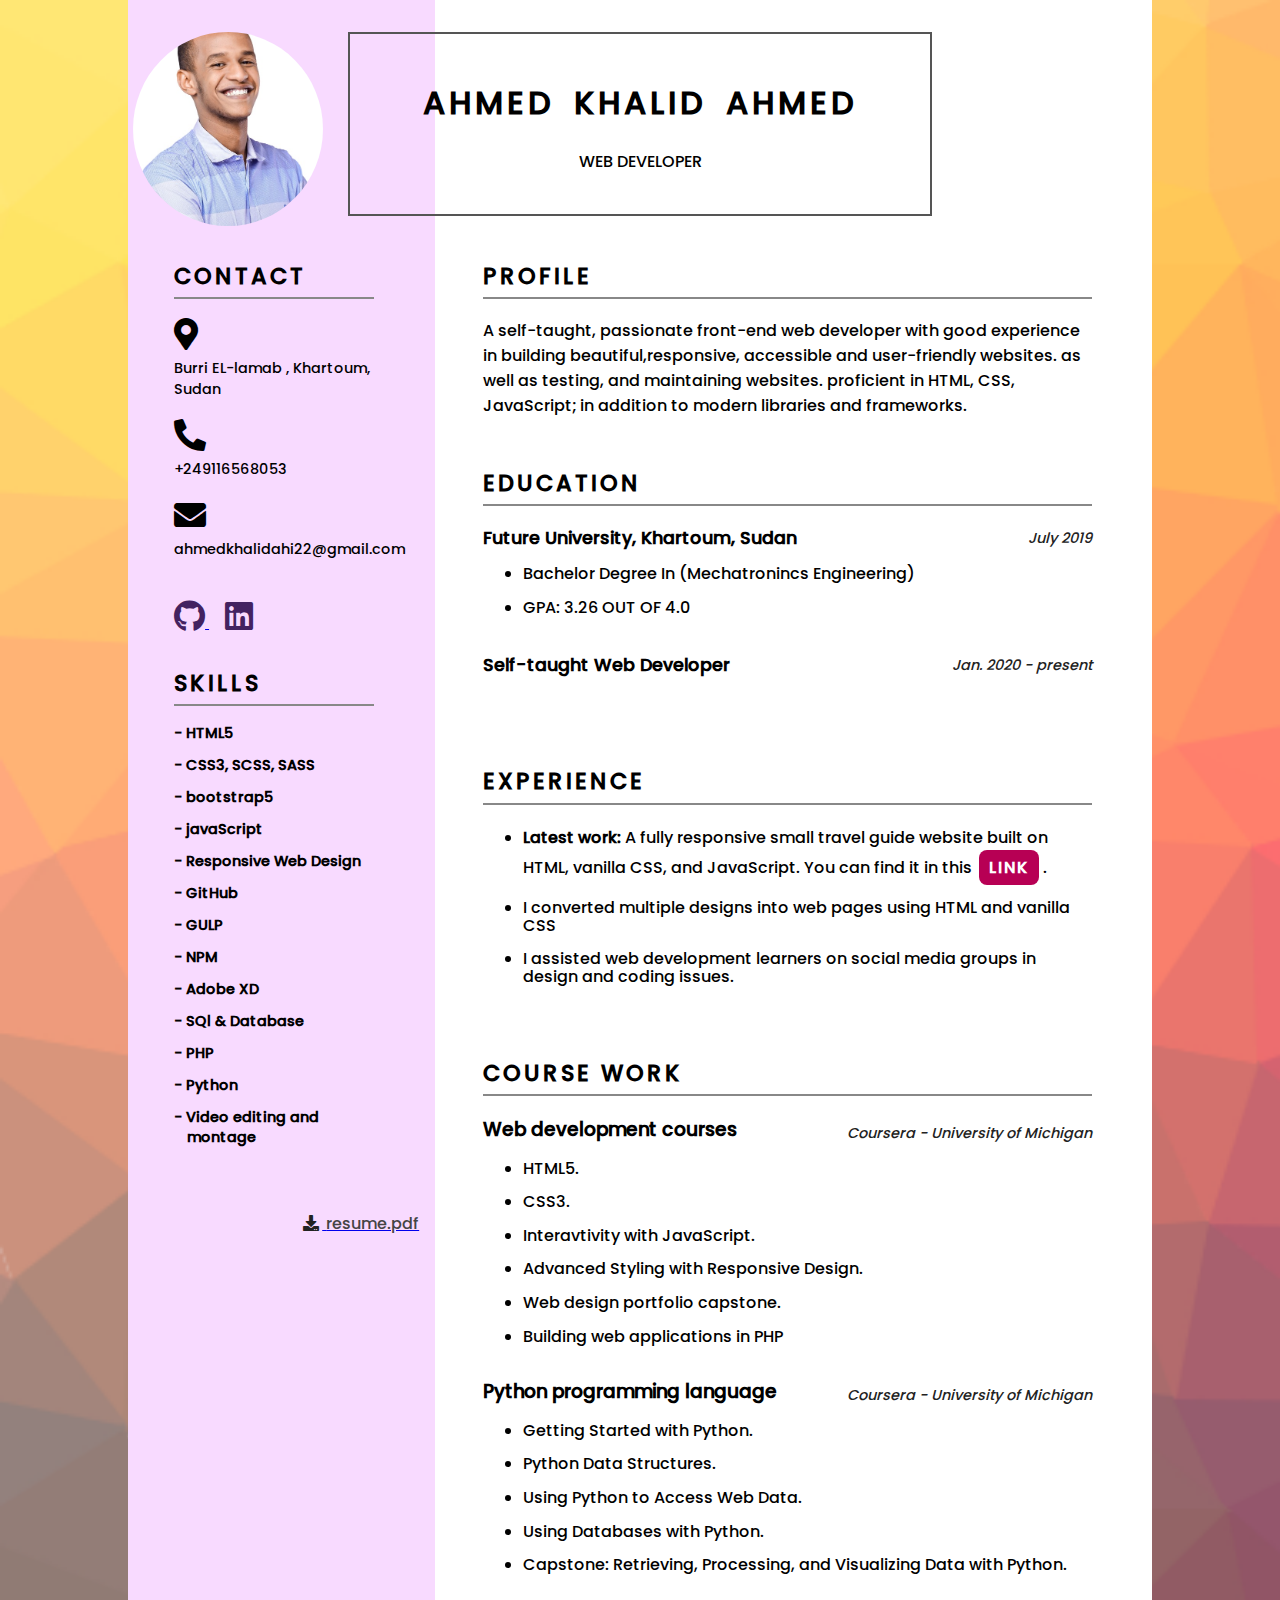
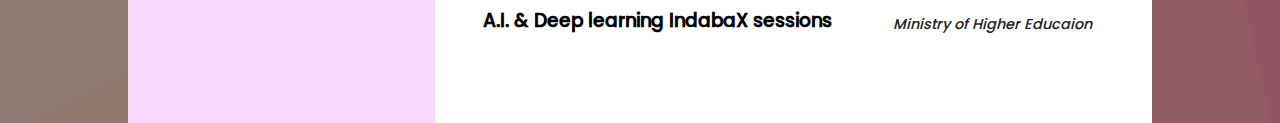
==== commit 22a5ba8f: "Update index.html" ====
--- a/index.html
+++ b/index.html
@@ -69,6 +69,9 @@
 				</li>
 				<li class="skls s3">
 					<h3>- SQl & Database</h3>
+				</li>
+                                <li class="skls s3">
+					<h3>- PHP</h3>
 				</li>	
 				<li class="skls s3">
 					<h3>- Python</h3>
@@ -148,7 +151,7 @@
 					<p>Web design portfolio capstone.</p>
 				</li>
 				<li>
-					<p>PHP. (ongoing)</p>
+					<p>Building web applications in PHP</p>
 				</li>			
 			</ul>
 			<h3>Python programming language</h3> 
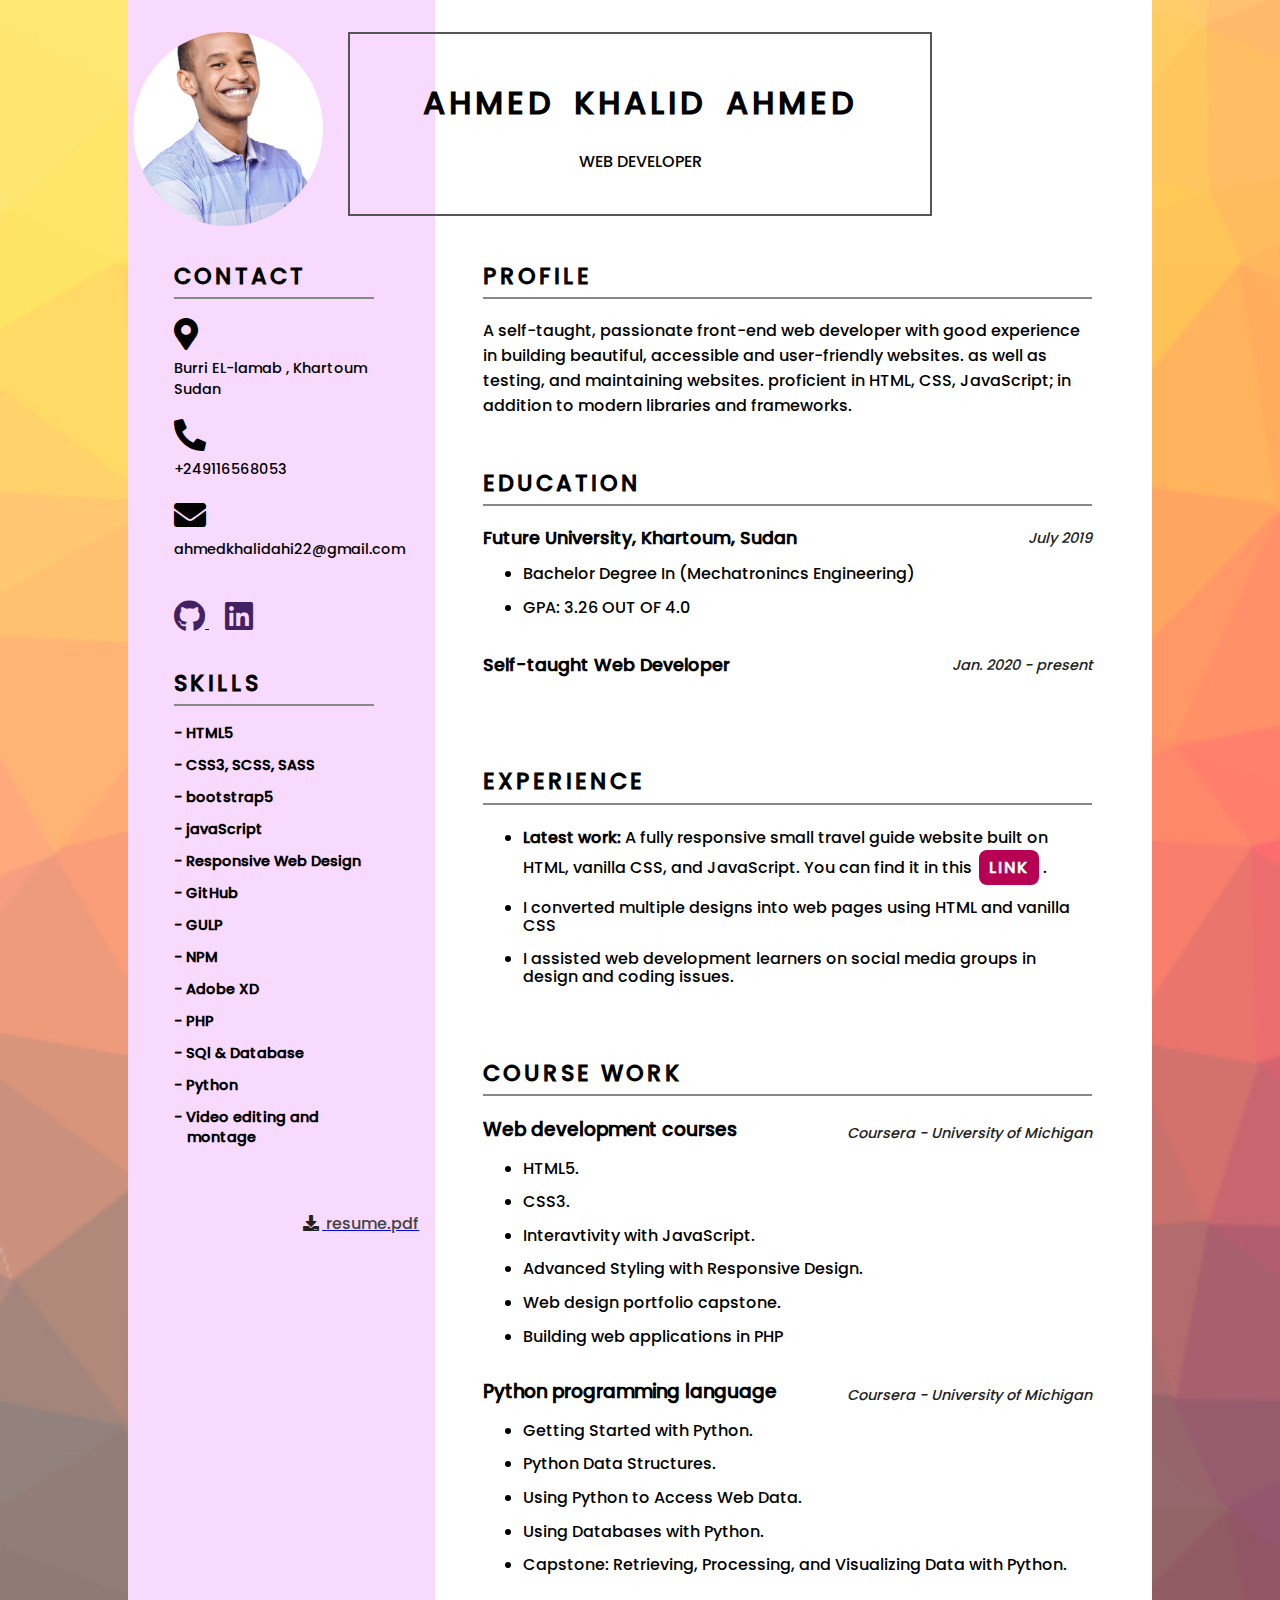
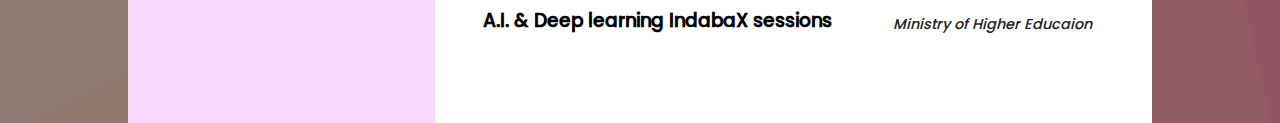
==== commit 568fa867: "Update index.html" ====
--- a/index.html
+++ b/index.html
@@ -16,7 +16,7 @@
 			<h2>CONTACT</h2>
 			<div class="det address">
 				<i class="fas fa-map-marker-alt fa-2x"></i>
-				<p>  Burri EL-lamab , Khartoum,  <span class="sudan"> Sudan </span>  </p>
+				<p>  Burri EL-lamab , Khartoum <span class="sudan"> Sudan </span>  </p>
 			</div>
 			<div class="det phone">
 				<i class="fas fa-phone-alt fa-2x"></i>
@@ -68,10 +68,10 @@
 					<h3>- Adobe XD</h3>
 				</li>
 				<li class="skls s3">
+					<h3>- PHP</h3>
+				</li>	
+				<li class="skls s3">
 					<h3>- SQl & Database</h3>
-				</li>
-                                <li class="skls s3">
-					<h3>- PHP</h3>
 				</li>	
 				<li class="skls s3">
 					<h3>- Python</h3>
@@ -93,7 +93,7 @@
 	<div class="cell c2">
 		<section class="sec prof">
 			<h2> PROFILE</h2>
-			<p>A self-taught, passionate front-end web developer with good experience in building beautiful,responsive, accessible and user-friendly websites. as well as testing, and maintaining websites. proficient in HTML, CSS, JavaScript; in addition to modern libraries and frameworks.</p>
+			<p>A self-taught, passionate front-end web developer with good experience in building beautiful, accessible and user-friendly websites. as well as testing, and maintaining websites. proficient in HTML, CSS, JavaScript; in addition to modern libraries and frameworks.</p>
 
 		</section>
 
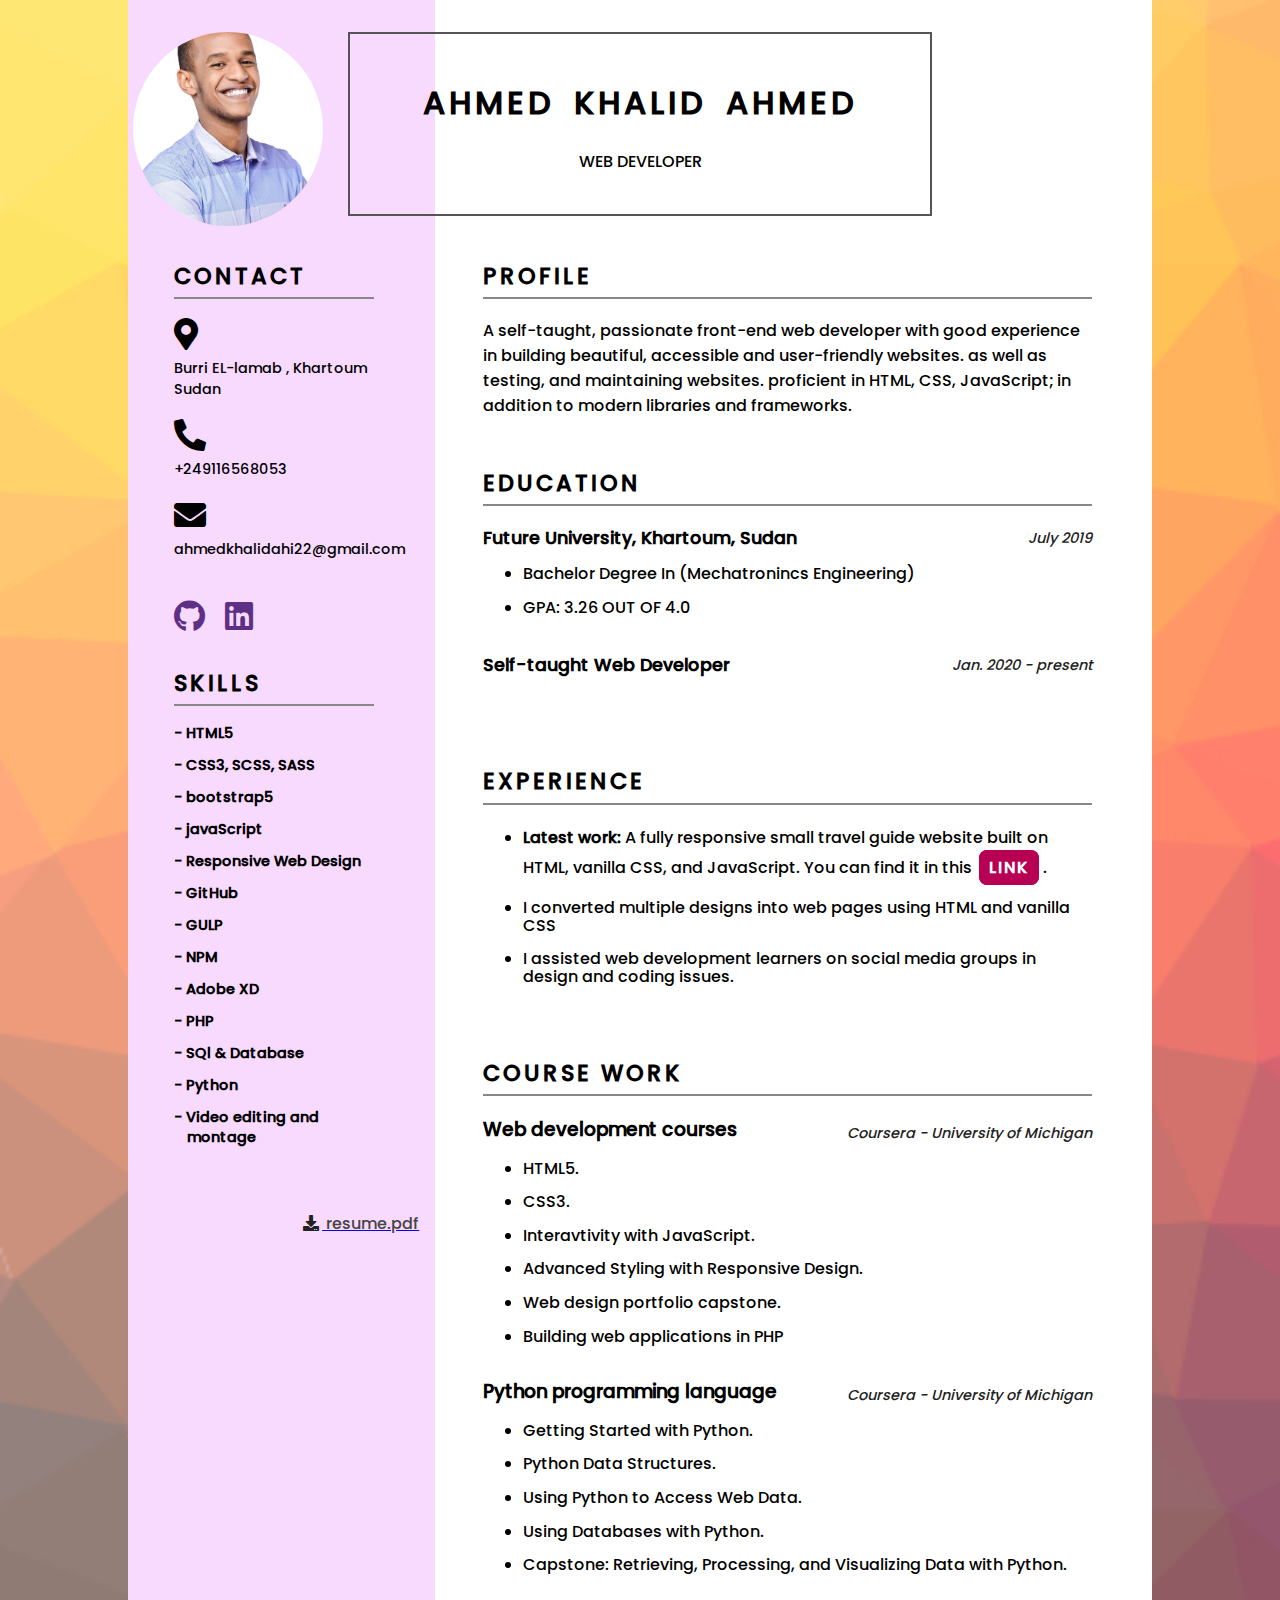
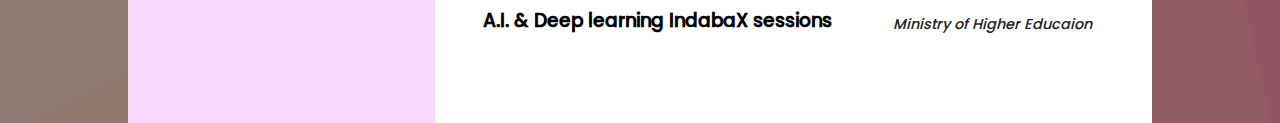
==== commit 93ce64a9: "Update index.html" ====
--- a/index.html
+++ b/index.html
@@ -83,7 +83,7 @@
 			</ul>
 		</div>
 
-		<a class="resume" href="https://drive.google.com/file/d/18JMGtrKVuYNmjIjmgwEG0WFHKnhQyR8v/view?usp=sharing">
+		<a class="resume" href="https://drive.google.com/file/d/1uMXJ_wRI-ckHwBQuBr2P5z27xL7T1RMq/view?usp=sharing">
 			<i class="fas fa-download fa-x1"></i>
 			<span>resume.pdf</span>
 		</a>
--- a/css/resume.css
+++ b/css/resume.css
@@ -57,7 +57,7 @@
 	display: inline-block;
 	width: 100%;
 	background-color:/*#f4f4f4*/ #e26dff40;
-	 background:linear-gradient(117deg, #e26dff52, #ebf0ff);
+  background:linear-gradient(117deg, #e26dff52, #ebf0ff);
 	position: relative;
 	padding-top: 27em;
 	padding-bottom: 2em;
@@ -76,7 +76,14 @@
 	margin-top: 30px;
 }
 .socials i{
-	color: #432261;
+	color: #5d3086;
+	text-decoration: none;
+}
+.socials i:hover{
+	color: #451d6b;
+
+}
+.socials a{
 	text-decoration: none;
 }
 .linkedin{
@@ -165,10 +172,11 @@
 	text-transform: uppercase;
 	font-weight: bold;
 	letter-spacing: 2px;
-	padding: 6px 10px;
+	padding: 5px 9px;
 	border-radius: 8px;
 	margin-left: 3px;
 	transition: all 0.3s;
+	border: solid 1px #b70054;
 }
 .link:hover {
 	background: #fff;
@@ -302,7 +310,14 @@
 	margin-top: 40px;
 }
 .socials i{
-	color: #432261;
+	color: #5d3086;
+	text-decoration: none;
+}
+.socials i:hover{
+	color: #451d6b;
+
+}
+.socials a{
 	text-decoration: none;
 }
 .linkedin{
@@ -388,10 +403,11 @@
 	text-transform: uppercase;
 	font-weight: bold;
 	letter-spacing: 2px;
-	padding: 6px 10px;
+	padding: 5px 9px;
 	border-radius: 8px;
 	margin-left: 3px;
 	transition: all 0.3s;
+	border: solid 1px #b70054;
 }
 .link:hover {
 	background: #fff;
@@ -526,7 +542,14 @@
 	margin-top: 40px;
 }
 .socials i{
-	color: #432261;
+	color: #5d3086;
+	text-decoration: none;
+}
+.socials i:hover{
+	color: #451d6b;
+
+}
+.socials a{
 	text-decoration: none;
 }
 .linkedin{
@@ -615,10 +638,11 @@
 	text-transform: uppercase;
 	font-weight: bold;
 	letter-spacing: 2px;
-	padding: 6px 10px;
+	padding: 5px 9px;
 	border-radius: 8px;
 	margin-left: 3px;
 	transition: all 0.3s;
+	border: solid 1px #b70054;
 }
 .link:hover {
 	background: #fff;
@@ -750,7 +774,15 @@
 	margin-top: 40px;
 }
 .socials i{
-	color: #432261;
+	color: #5d3086;
+	text-decoration: none;
+}
+.socials i:hover{
+	color: #451d6b;
+
+}
+.socials a{
+
 	text-decoration: none;
 }
 .linkedin{
@@ -863,10 +895,11 @@
 	text-transform: uppercase;
 	font-weight: bold;
 	letter-spacing: 2px;
-	padding: 6px 10px;
+	padding: 5px 9px;
 	border-radius: 8px;
 	margin-left: 3px;
 	transition: all 0.3s;
+	border: solid 1px #b70054;
 }
 .link:hover {
 	background: #fff;
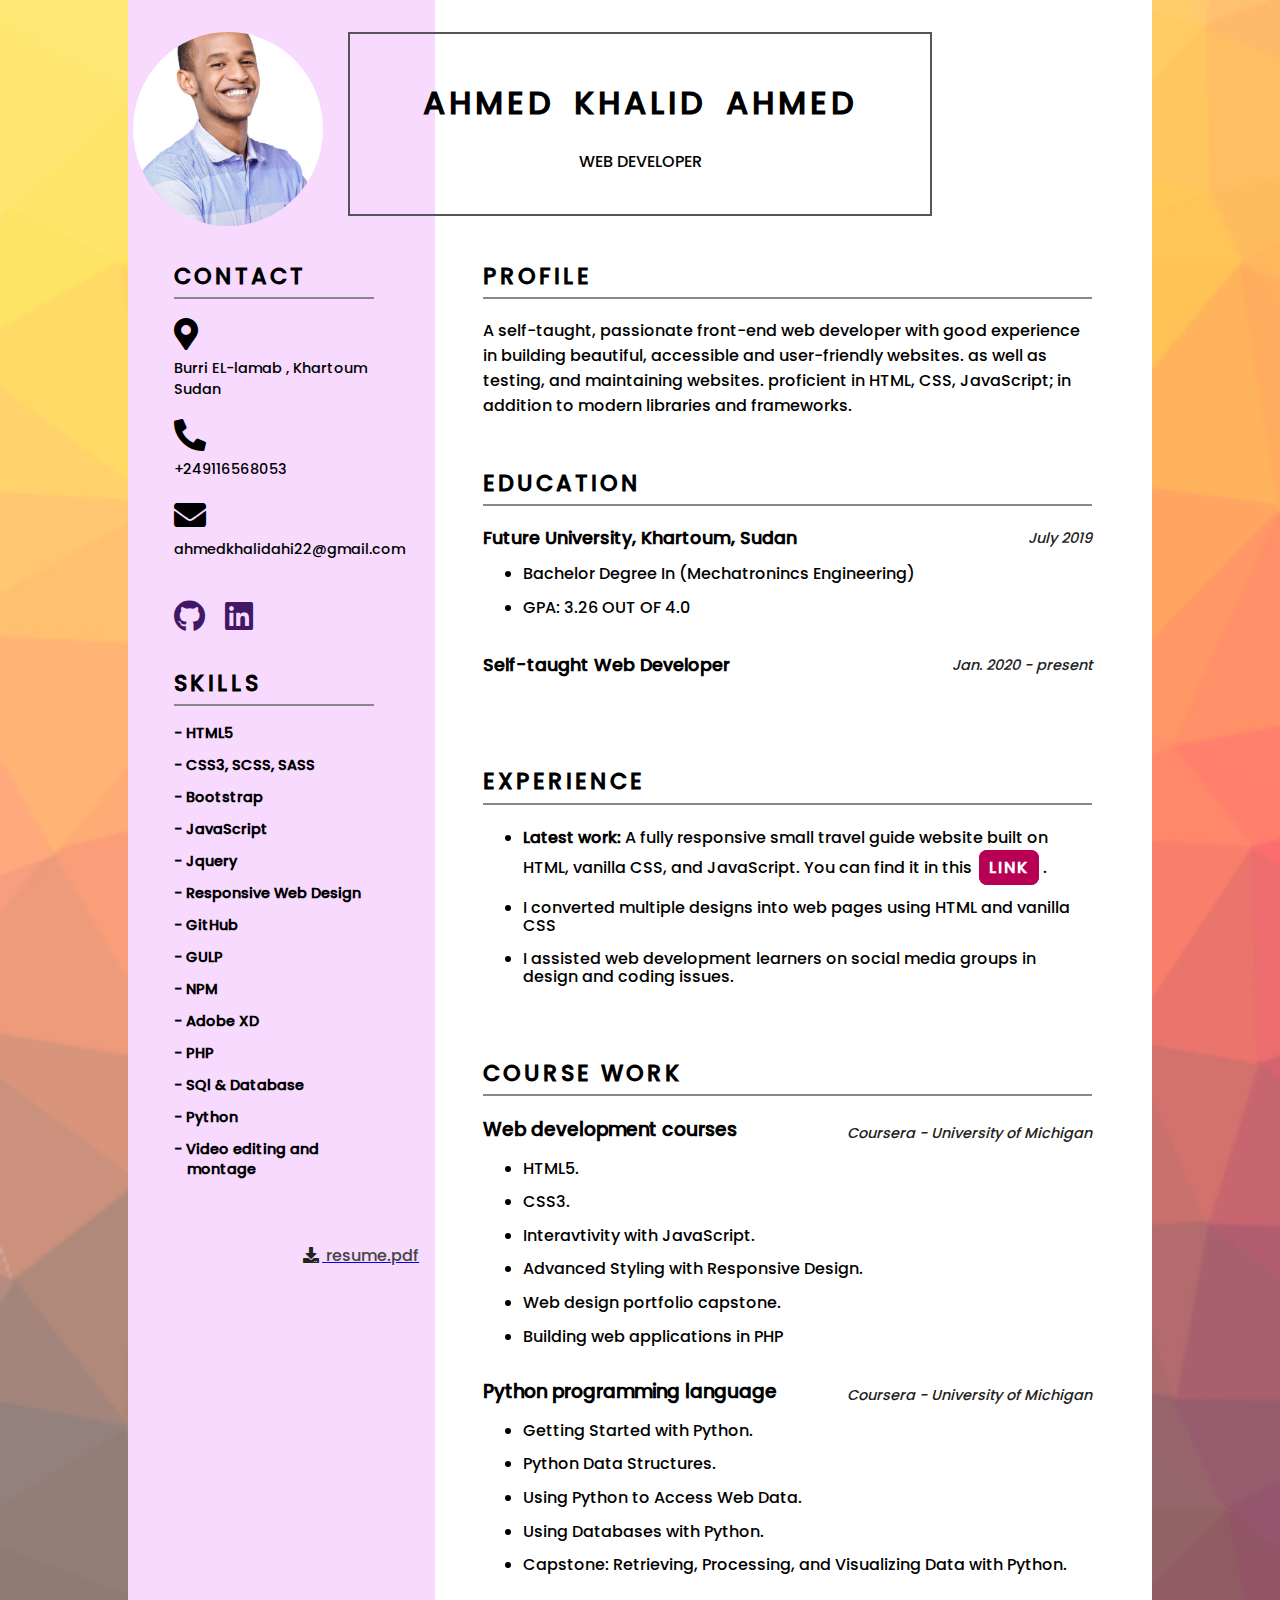
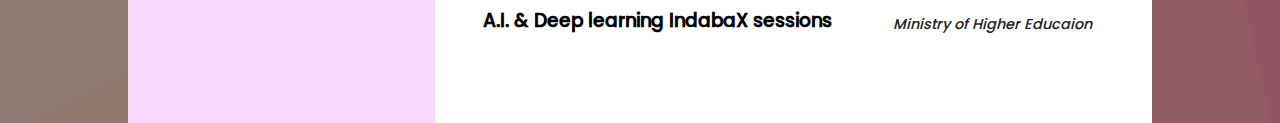
==== commit 3eff625a: "Update index.html" ====
--- a/index.html
+++ b/index.html
@@ -35,7 +35,6 @@
 			</span>
 		</div>
 
-
 		<div class="skills">
 			<h2>SKILLS</h2>
 
@@ -47,10 +46,13 @@
 					<h3>- CSS3, SCSS, SASS</h3>
 				</li>
 				<li class="skls s2">
-					<h3>- bootstrap5</h3>
+					<h3>- Bootstrap</h3>
 				</li>
 				<li class="skls s3">
-					<h3>- javaScript</h3>
+					<h3>- JavaScript</h3>
+				</li>
+                                <li class="skls s3">
+					<h3>- Jquery</h3>
 				</li>
 				<li class="skls s3">
 					<h3>- Responsive Web Design</h3>
--- a/css/resume.css
+++ b/css/resume.css
@@ -76,7 +76,7 @@
 	margin-top: 30px;
 }
 .socials i{
-	color: #5d3086;
+	color: #401865;
 	text-decoration: none;
 }
 .socials i:hover{
@@ -310,11 +310,11 @@
 	margin-top: 40px;
 }
 .socials i{
-	color: #5d3086;
+	color: #401865;
 	text-decoration: none;
 }
 .socials i:hover{
-	color: #451d6b;
+	color: #602d91;
 
 }
 .socials a{
@@ -542,11 +542,11 @@
 	margin-top: 40px;
 }
 .socials i{
-	color: #5d3086;
+	color: #401865;
 	text-decoration: none;
 }
 .socials i:hover{
-	color: #451d6b;
+	color: #602d91;
 
 }
 .socials a{
@@ -774,11 +774,11 @@
 	margin-top: 40px;
 }
 .socials i{
-	color: #5d3086;
+	color: #401865;
 	text-decoration: none;
 }
 .socials i:hover{
-	color: #451d6b;
+	color: #602d91;
 
 }
 .socials a{
